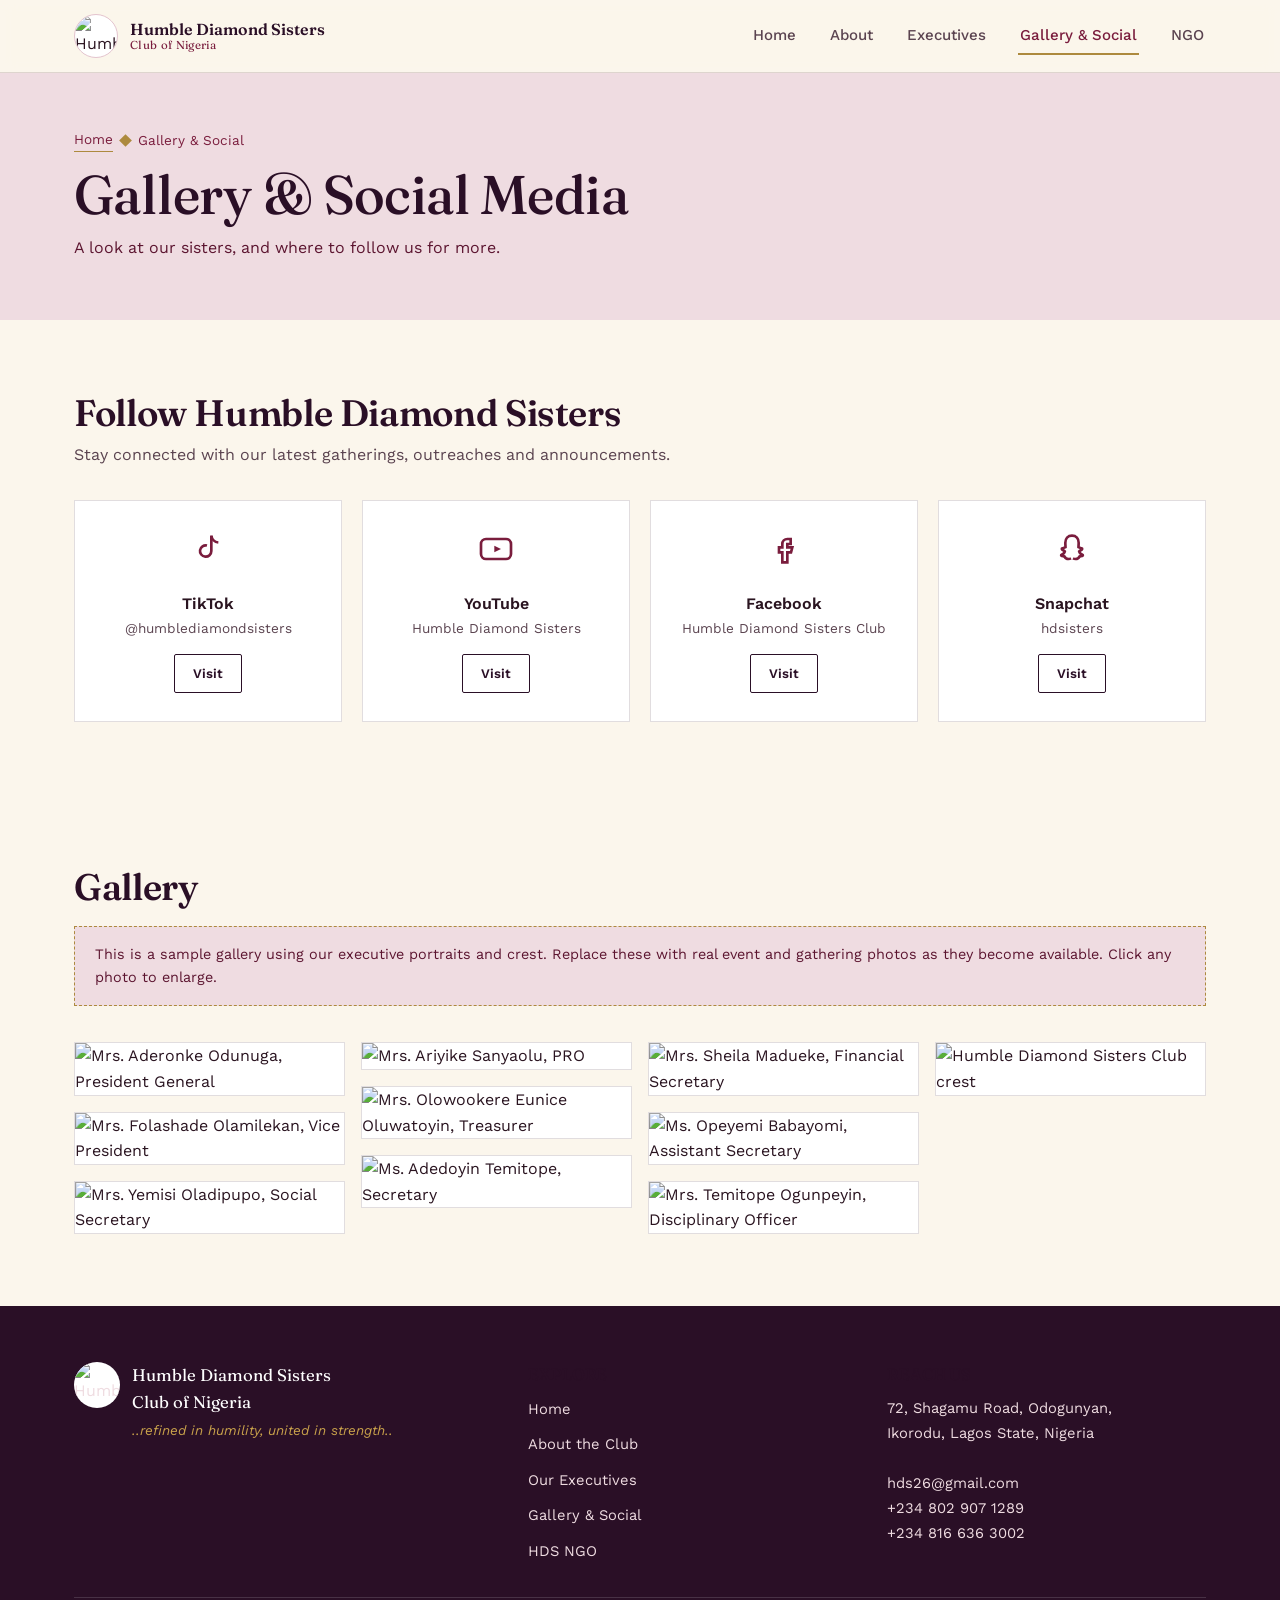
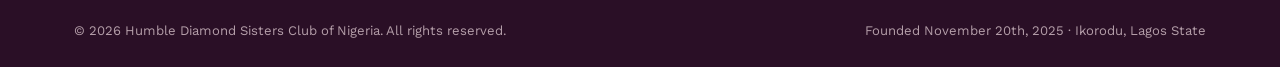
==== gallery.html @ f2b155d7 "Add files via upload" ====
<!DOCTYPE html>
<html lang="en">
<head>
<meta charset="UTF-8">
<meta name="viewport" content="width=device-width, initial-scale=1.0">
<title>Gallery &amp; Social Media — Humble Diamond Sisters Club of Nigeria</title>
<meta name="description" content="Photo gallery and social media channels for Humble Diamond Sisters Club of Nigeria.">
<link rel="icon" href="images/logo.png">
<link rel="stylesheet" href="style.css">
</head>
<body>

<header class="site-header">
  <div class="nav-row">
    <a class="brand" href="index.html">
      <img src="images/logo.png" alt="Humble Diamond Sisters Club of Nigeria logo">
      <span class="brand-text">
        <span class="line1">Humble Diamond Sisters</span>
        <span class="line2">Club of Nigeria</span>
      </span>
    </a>
    <button class="nav-toggle" aria-label="Toggle navigation" aria-expanded="false"><span></span></button>
    <nav class="nav-links">
      <a href="index.html">Home</a>
      <a href="about.html">About</a>
      <a href="executives.html">Executives</a>
      <a href="gallery.html">Gallery &amp; Social</a>
      <a href="ngo.html">NGO</a>
    </nav>
  </div>
</header>

<main>

  <section class="page-header">
    <div class="container">
      <div class="crumb"><a href="index.html">Home</a> <span class="gem"></span> Gallery &amp; Social</div>
      <h1>Gallery &amp; Social Media</h1>
      <p>A look at our sisters, and where to follow us for more.</p>
    </div>
  </section>

  <!-- ============ SOCIAL LINKS ============ -->
  <section>
    <div class="container">
      <h2 style="margin-bottom:8px;">Follow Humble Diamond Sisters</h2>
      <p class="lead-block" style="margin-bottom:32px;">Stay connected with our latest gatherings, outreaches and announcements.</p>

      <!-- EDIT: replace href values below with the club's real social media links -->
      <div class="social-grid">

        <a class="social-card" href="https://www.tiktok.com/@humblediamondsisters" target="_blank" rel="noopener">
          <svg class="icon" viewBox="0 0 24 24" fill="none" stroke="currentColor" stroke-width="1.6"><path d="M14 4v9.2a3.4 3.4 0 1 1-2.6-3.3"/><path d="M14 4c.3 2.2 2 3.9 4.2 4.1"/></svg>
          <div class="platform">TikTok</div>
          <div class="handle">@humblediamondsisters</div>
          <span class="btn btn-outline" style="padding:8px 18px; font-size:.82rem;">Visit</span>
        </a>

        <a class="social-card" href="https://www.youtube.com/@humblediamondsisters" target="_blank" rel="noopener">
          <svg class="icon" viewBox="0 0 24 24" fill="none" stroke="currentColor" stroke-width="1.6"><rect x="3" y="6" width="18" height="12" rx="3"/><path d="M11 10l4 2-4 2z" fill="currentColor" stroke="none"/></svg>
          <div class="platform">YouTube</div>
          <div class="handle">Humble Diamond Sisters</div>
          <span class="btn btn-outline" style="padding:8px 18px; font-size:.82rem;">Visit</span>
        </a>

        <a class="social-card" href="https://www.facebook.com/humblediamondsisters" target="_blank" rel="noopener">
          <svg class="icon" viewBox="0 0 24 24" fill="none" stroke="currentColor" stroke-width="1.6"><path d="M14 9h2V6h-2c-1.7 0-3 1.3-3 3v2H9v3h2v6h3v-6h2.2l.8-3H14V9z"/></svg>
          <div class="platform">Facebook</div>
          <div class="handle">Humble Diamond Sisters Club</div>
          <span class="btn btn-outline" style="padding:8px 18px; font-size:.82rem;">Visit</span>
        </a>

        <a class="social-card" href="https://www.snapchat.com/add/hdsisters" target="_blank" rel="noopener">
          <svg class="icon" viewBox="0 0 24 24" fill="none" stroke="currentColor" stroke-width="1.6"><path d="M12 4c-2.5 0-4 1.8-4 4.2 0 1.1.1 2 .1 2.7-.6.4-1.6.6-1.9.7-.4.1-.4.6-.1.8.4.3 1.2.6 1.6 1-.1.6-.7 1.7-2 2.1-.3.1-.3.5.1.6.6.2 1.3.2 1.7.4.2.5.6 1.5 2.5 1.5.6 0 1-.2 1.4-.4"/><path d="M12 4c2.5 0 4 1.8 4 4.2 0 1.1-.1 2-.1 2.7.6.4 1.6.6 1.9.7.4.1.4.6.1.8-.4.3-1.2.6-1.6 1 .1.6.7 1.7 2 2.1.3.1.3.5-.1.6-.6.2-1.3.2-1.7.4-.2.5-.6 1.5-2.5 1.5-.6 0-1-.2-1.4-.4"/></svg>
          <div class="platform">Snapchat</div>
          <div class="handle">hdsisters</div>
          <span class="btn btn-outline" style="padding:8px 18px; font-size:.82rem;">Visit</span>
        </a>

      </div>
    </div>
  </section>

  <!-- ============ GALLERY ============ -->
  <section>
    <div class="container">
      <h2 style="margin-bottom:18px;">Gallery</h2>
      <div class="gallery-note">This is a sample gallery using our executive portraits and crest. Replace these with real event and gathering photos as they become available. Click any photo to enlarge.</div>

      <div class="gallery-grid">
        <div class="gallery-item"><img src="images/president.jpg" alt="Mrs. Aderonke Odunuga, President General"></div>
        <div class="gallery-item"><img src="images/vice-president.jpg" alt="Mrs. Folashade Olamilekan, Vice President"></div>
        <div class="gallery-item"><img src="images/social-secretary.jpg" alt="Mrs. Yemisi Oladipupo, Social Secretary"></div>
        <div class="gallery-item"><img src="images/pro.jpg" alt="Mrs. Ariyike Sanyaolu, PRO"></div>
        <div class="gallery-item"><img src="images/treasurer.jpg" alt="Mrs. Olowookere Eunice Oluwatoyin, Treasurer"></div>
        <div class="gallery-item"><img src="images/secretary.jpg" alt="Ms. Adedoyin Temitope, Secretary"></div>
        <div class="gallery-item"><img src="images/financial-secretary.jpg" alt="Mrs. Sheila Madueke, Financial Secretary"></div>
        <div class="gallery-item"><img src="images/assistant-secretary.jpg" alt="Ms. Opeyemi Babayomi, Assistant Secretary"></div>
        <div class="gallery-item"><img src="images/disciplinary-officer.jpg" alt="Mrs. Temitope Ogunpeyin, Disciplinary Officer"></div>
        <div class="gallery-item"><img src="images/logo.png" alt="Humble Diamond Sisters Club crest"></div>
      </div>
    </div>
  </section>

</main>

<div class="lightbox">
  <button class="close" aria-label="Close">&times;</button>
  <img src="" alt="">
</div>

<footer class="site-footer">
  <div class="container">
    <div class="footer-grid">
      <div class="footer-brand">
        <img src="images/logo.png" alt="Humble Diamond Sisters Club of Nigeria logo">
        <div>
          <div class="name">Humble Diamond Sisters<br>Club of Nigeria</div>
          <div class="tag">..refined in humility, united in strength..</div>
        </div>
      </div>
      <div class="footer-col">
        <h4>EXPLORE</h4>
        <ul>
          <li><a href="index.html">Home</a></li>
          <li><a href="about.html">About the Club</a></li>
          <li><a href="executives.html">Our Executives</a></li>
          <li><a href="gallery.html">Gallery &amp; Social</a></li>
          <li><a href="ngo.html">HDS NGO</a></li>
        </ul>
      </div>
      <div class="footer-col">
        <h4>REACH US</h4>
        <address>
          72, Shagamu Road, Odogunyan,<br>Ikorodu, Lagos State, Nigeria<br><br>
          <a href="mailto:hds26@gmail.com">hds26@gmail.com</a><br>
          <a href="tel:+2348029071289">+234 802 907 1289</a><br>
          <a href="tel:+2348166363002">+234 816 636 3002</a>
        </address>
      </div>
    </div>
    <div class="footer-bottom">
      <span>&copy; <span class="js-year">2026</span> Humble Diamond Sisters Club of Nigeria. All rights reserved.</span>
      <span>Founded November 20th, 2025 &middot; Ikorodu, Lagos State</span>
    </div>
  </div>
</footer>

<script src="script.js"></script>
</body>
</html>
---- style.css ----
/* =========================================================
   Humble Diamond Sisters Club of Nigeria — shared stylesheet
   ========================================================= */

@import url('https://fonts.googleapis.com/css2?family=Fraunces:ital,opsz,wght@0,9..144,300;0,9..144,400;0,9..144,500;0,9..144,600;0,9..144,700;1,9..144,400;1,9..144,500&family=Work+Sans:wght@400;500;600;700&display=swap');

:root{
  /* ---- color tokens ---- */
  --ivory:#FBF6EC;
  --paper:#FFFFFF;
  --ink:#2A1420;
  --ink-soft:#5B4450;
  --wine:#7A1D3D;
  --wine-deep:#5C1530;
  --plum:#3E1638;
  --plum-deep:#2A0F26;
  --gold:#AD8A3E;
  --gold-bright:#C9A24B;
  --rose:#EFDCE1;
  --rose-line:#E3C3CD;
  --hairline: rgba(42,20,32,0.14);

  --serif: 'Fraunces', 'Iowan Old Style', Georgia, serif;
  --sans: 'Work Sans', -apple-system, BlinkMacSystemFont, 'Segoe UI', sans-serif;

  --maxw: 1180px;
  --radius-s: 4px;
  --radius-m: 10px;
}

*,*::before,*::after{ box-sizing:border-box; }
html{ scroll-behavior:smooth; }
@media (prefers-reduced-motion: reduce){
  html{ scroll-behavior:auto; }
  *,*::before,*::after{ animation-duration:0.001ms !important; animation-iteration-count:1 !important; transition-duration:0.001ms !important; scroll-behavior:auto !important; }
}

body{
  margin:0;
  background:var(--ivory);
  color:var(--ink);
  font-family:var(--sans);
  font-size:16px;
  line-height:1.6;
  -webkit-font-smoothing:antialiased;
}

img{ max-width:100%; display:block; }

a{ color:inherit; text-decoration:none; }

h1,h2,h3,h4{
  font-family:var(--serif);
  font-weight:600;
  color:var(--plum-deep);
  margin:0 0 0.5em;
  letter-spacing:-0.01em;
}
h1{ font-size:clamp(2.1rem, 4.4vw, 3.4rem); line-height:1.08; font-weight:500; }
h2{ font-size:clamp(1.6rem, 3vw, 2.3rem); line-height:1.15; }
h3{ font-size:1.25rem; line-height:1.3; }

p{ margin:0 0 1em; max-width:66ch; }
.container p{ color:var(--ink-soft); }

.container{ max-width:var(--maxw); margin:0 auto; padding:0 24px; }
section{ padding:72px 0; }
@media (max-width:640px){ section{ padding:48px 0; } }

.eyebrow-free{ /* placeholder marker: intentionally no all-caps eyebrow labels used */ }

/* ---------- buttons ---------- */
.btn{
  display:inline-flex; align-items:center; gap:.5em;
  font-family:var(--sans); font-weight:600; font-size:0.95rem;
  padding:13px 26px;
  border-radius:2px;
  border:1.5px solid transparent;
  cursor:pointer;
  transition:background .2s ease, color .2s ease, border-color .2s ease, transform .15s ease;
  white-space:nowrap;
}
.btn-primary{ background:var(--wine); color:var(--ivory); }
.btn-primary:hover{ background:var(--wine-deep); transform:translateY(-1px); }
.btn-outline{ background:transparent; color:var(--plum-deep); border-color:var(--plum-deep); }
.btn-outline:hover{ background:var(--plum-deep); color:var(--ivory); }
.btn-gold{ background:var(--gold); color:var(--plum-deep); }
.btn-gold:hover{ background:var(--gold-bright); }

/* ---------- diamond glyph (used as a bullet / divider mark, not decoration-only) ---------- */
.gem{
  display:inline-block; width:9px; height:9px;
  background:var(--gold);
  transform:rotate(45deg);
  flex:none;
}
.gem-outline{
  display:inline-block; width:10px; height:10px;
  border:1.5px solid var(--gold);
  transform:rotate(45deg);
  flex:none;
  background:transparent;
}

.facet-divider{
  display:flex; align-items:center; gap:14px;
  margin:0 auto; max-width:var(--maxw); padding:0 24px;
}
.facet-divider::before,
.facet-divider::after{
  content:""; flex:1; height:1px; background:var(--hairline);
}

/* ---------- site header / nav ---------- */
.site-header{
  position:sticky; top:0; z-index:50;
  background:rgba(251,246,236,0.92);
  backdrop-filter:saturate(160%) blur(8px);
  border-bottom:1px solid var(--hairline);
}
.nav-row{
  max-width:var(--maxw); margin:0 auto; padding:14px 24px;
  display:flex; align-items:center; justify-content:space-between; gap:20px;
}
.brand{ display:flex; align-items:center; gap:12px; }
.brand img{ width:44px; height:44px; border-radius:50%; object-fit:cover; background:#fff; border:1px solid var(--rose-line); }
.brand-text{ font-family:var(--serif); line-height:1.15; }
.brand-text .line1{ font-size:1rem; font-weight:600; color:var(--plum-deep); display:block; }
.brand-text .line2{ font-size:0.72rem; font-weight:400; color:var(--wine); letter-spacing:.03em; display:block; }

.nav-links{ display:flex; align-items:center; gap:30px; }
.nav-links a{
  font-size:0.94rem; font-weight:500; color:var(--ink-soft);
  padding:6px 2px; border-bottom:2px solid transparent;
  transition:color .2s ease, border-color .2s ease;
}
.nav-links a:hover, .nav-links a.active{ color:var(--wine); border-color:var(--gold); }

.nav-toggle{
  display:none; background:none; border:none; cursor:pointer;
  width:38px; height:38px; padding:0; position:relative;
}
.nav-toggle span, .nav-toggle span::before, .nav-toggle span::after{
  content:""; position:absolute; left:8px; right:8px; height:2px; background:var(--plum-deep);
  transition:transform .25s ease, opacity .2s ease;
}
.nav-toggle span{ top:18px; }
.nav-toggle span::before{ top:-8px; }
.nav-toggle span::after{ top:8px; }
.nav-toggle.open span{ background:transparent; }
.nav-toggle.open span::before{ transform:translateY(8px) rotate(45deg); }
.nav-toggle.open span::after{ transform:translateY(-8px) rotate(-45deg); }

@media (max-width: 860px){
  .nav-toggle{ display:block; }
  .nav-links{
    position:fixed; inset:64px 0 auto 0; margin:0; padding:18px 24px 26px;
    background:var(--ivory); border-bottom:1px solid var(--hairline);
    flex-direction:column; align-items:flex-start; gap:4px;
    transform:translateY(-12px); opacity:0; pointer-events:none;
    transition:transform .22s ease, opacity .22s ease;
  }
  .nav-links.open{ transform:translateY(0); opacity:1; pointer-events:auto; }
  .nav-links a{ width:100%; padding:12px 4px; border-bottom:1px solid var(--hairline); }
}

/* ---------- hero ---------- */
.hero{
  padding:64px 0 40px;
  position:relative;
  overflow:hidden;
}
.hero .container{
  display:grid; grid-template-columns:1.15fr 0.85fr; gap:56px; align-items:center;
}
@media (max-width:900px){
  .hero .container{ grid-template-columns:1fr; }
  .hero-visual{ order:-1; margin-bottom:8px; }
}
.hero-eyebrow-line{
  display:flex; align-items:center; gap:10px;
  color:var(--wine); font-family:var(--serif); font-style:italic; font-weight:500;
  font-size:1.05rem; margin-bottom:14px;
}
.hero h1{ margin-bottom:20px; }
.hero .lede{ font-size:1.1rem; max-width:52ch; color:var(--ink-soft); }
.hero-ctas{ display:flex; gap:14px; flex-wrap:wrap; margin-top:28px; }

.hero-visual{ position:relative; display:flex; align-items:center; justify-content:center; }
.hero-visual .glow{
  position:absolute; width:340px; height:340px; border-radius:50%;
  background:radial-gradient(circle, var(--rose) 0%, transparent 70%);
  z-index:0;
}
.hero-visual .plate{
  position:relative; z-index:1;
  width:min(300px, 62vw); height:min(300px, 62vw);
  border-radius:50%; background:#fff;
  border:1px solid var(--rose-line);
  box-shadow:0 1px 0 var(--gold) inset;
  display:flex; align-items:center; justify-content:center;
  padding:20px;
}
.hero-visual .plate img{ width:100%; border-radius:50%; }
.hero-visual .ring{
  position:absolute; z-index:1; inset:-14px;
  border:1.5px solid var(--gold); border-radius:50%;
  opacity:.55;
}
.hero-visual .caption{
  position:relative; z-index:1; text-align:center; margin-top:18px;
  font-family:var(--serif); font-style:italic; color:var(--wine); font-size:.95rem;
}
.hero-visual-wrap{ display:flex; flex-direction:column; align-items:center; }

/* ---------- facts strip ---------- */
.facts-strip{
  background:var(--plum-deep); color:var(--ivory);
  padding:0;
}
.facts-grid{
  max-width:var(--maxw); margin:0 auto; padding:0 24px;
  display:grid; grid-template-columns:repeat(4,1fr);
}
.facts-grid .fact{
  padding:34px 22px; border-left:1px solid rgba(255,255,255,0.14);
  text-align:center;
}
.facts-grid .fact:first-child{ border-left:none; }
.fact .value{ font-family:var(--serif); font-size:1.7rem; color:#fff; margin-bottom:4px; }
.fact .label{ font-size:.82rem; color:var(--rose); letter-spacing:.02em; }
@media (max-width:760px){
  .facts-grid{ grid-template-columns:repeat(2,1fr); }
  .facts-grid .fact:nth-child(3){ border-left:none; }
  .facts-grid .fact{ border-top:1px solid rgba(255,255,255,0.14); }
  .facts-grid .fact:nth-child(1),.facts-grid .fact:nth-child(2){ border-top:none; }
}

/* ---------- president letter ---------- */
.letter{
  display:grid; grid-template-columns:0.62fr 1.38fr; gap:52px; align-items:start;
}
@media (max-width:820px){ .letter{ grid-template-columns:1fr; } }
.letter-photo{
  border:1px solid var(--hairline); background:var(--paper);
  padding:14px;
}
.letter-photo img{ width:100%; height:420px; object-fit:cover; object-position:top center; }
.letter-photo .who{ padding-top:14px; text-align:center; }
.letter-photo .who .name{ font-family:var(--serif); font-size:1.05rem; color:var(--plum-deep); }
.letter-photo .who .role{ font-size:.85rem; color:var(--wine); }

.letter-body{
  background:var(--paper); border:1px solid var(--hairline); padding:40px 44px;
  position:relative;
}
@media (max-width:640px){ .letter-body{ padding:28px 22px; } }
.letter-body .mark{ font-family:var(--serif); font-size:3rem; color:var(--gold); line-height:1; margin-bottom:6px; }
.letter-body p{ max-width:none; color:var(--ink-soft); }
.letter-sign{ margin-top:22px; font-family:var(--serif); font-style:italic; font-size:1.15rem; color:var(--wine-deep); }
.letter-sign small{ display:block; font-family:var(--sans); font-style:normal; font-size:.82rem; color:var(--ink-soft); margin-top:2px; }

/* ---------- pillars ---------- */
.pillars-grid{
  display:grid; grid-template-columns:repeat(4,1fr); gap:1px;
  background:var(--hairline); border:1px solid var(--hairline);
}
@media (max-width:900px){ .pillars-grid{ grid-template-columns:repeat(2,1fr); } }
@media (max-width:520px){ .pillars-grid{ grid-template-columns:1fr; } }
.pillar{
  background:var(--paper); padding:34px 28px;
}
.pillar .gem-outline{ margin-bottom:16px; }
.pillar h3{ margin-bottom:8px; }
.pillar p{ font-size:.94rem; margin-bottom:0; }

/* ---------- CTA band ---------- */
.cta-band{
  background:linear-gradient(120deg, var(--wine-deep), var(--plum));
  color:var(--ivory);
}
.cta-band .container{ display:flex; align-items:center; justify-content:space-between; gap:30px; flex-wrap:wrap; }
.cta-band h2{ color:#fff; margin-bottom:8px; }
.cta-band p{ color:var(--rose); margin-bottom:0; }
.cta-band .btn-gold{ flex:none; }

/* ---------- footer ---------- */
.site-footer{
  background:var(--plum-deep); color:var(--rose);
  padding:56px 0 26px;
}
.footer-grid{
  display:grid; grid-template-columns:1.3fr 1fr 1fr; gap:40px;
  padding-bottom:34px; border-bottom:1px solid rgba(255,255,255,0.14);
}
@media (max-width:760px){ .footer-grid{ grid-template-columns:1fr; gap:30px; } }
.footer-brand{ display:flex; gap:12px; align-items:flex-start; }
.footer-brand img{ width:46px; height:46px; border-radius:50%; background:#fff; }
.footer-brand .name{ font-family:var(--serif); color:#fff; font-size:1.05rem; }
.footer-brand .tag{ font-size:.85rem; font-style:italic; color:var(--gold-bright); margin-top:4px; }
.footer h4{ color:#fff; font-family:var(--sans); font-weight:600; font-size:.85rem; letter-spacing:.03em; margin-bottom:14px; }
.footer-col ul{ list-style:none; margin:0; padding:0; display:flex; flex-direction:column; gap:10px; }
.footer-col a{ font-size:.92rem; color:var(--rose); transition:color .2s ease; }
.footer-col a:hover{ color:#fff; }
.footer-col address{ font-style:normal; font-size:.92rem; line-height:1.7; }
.footer-bottom{
  padding-top:22px; display:flex; justify-content:space-between; gap:12px; flex-wrap:wrap;
  font-size:.82rem; color:rgba(239,220,225,0.7);
}

/* ---------- page header (non-home pages) ---------- */
.page-header{
  padding:56px 0 44px;
  background:var(--rose);
  position:relative;
}
.page-header .container{ position:relative; }
.page-header h1{ margin-bottom:10px; }
.page-header p{ color:var(--wine-deep); max-width:58ch; }
.crumb{ font-size:.85rem; color:var(--wine); margin-bottom:14px; display:flex; align-items:center; gap:8px; }
.crumb a{ color:var(--wine); border-bottom:1px solid var(--gold); }

/* ---------- generic content blocks ---------- */
.lead-block{ max-width:760px; }
.lead-block p{ font-size:1.06rem; }

.two-col{ display:grid; grid-template-columns:1fr 1fr; gap:48px; align-items:start; }
@media (max-width:820px){ .two-col{ grid-template-columns:1fr; } }

.values-list{ list-style:none; margin:0; padding:0; display:flex; flex-direction:column; gap:16px; }
.values-list li{ display:flex; gap:14px; align-items:flex-start; }
.values-list .gem{ margin-top:7px; margin-right:14px; }
.values-list h4{ font-family:var(--sans); font-weight:600; font-size:1rem; margin:0 0 2px; color:var(--plum-deep); }
.values-list p{ margin:0; font-size:.92rem; }

.info-card{
  background:var(--paper); border:1px solid var(--hairline); padding:30px 32px;
}
.info-card h3{ margin-bottom:14px; }
.info-card dl{ margin:0; display:grid; grid-template-columns:auto 1fr; gap:10px 18px; font-size:.94rem; }
.info-card dt{ color:var(--wine); font-weight:600; }
.info-card dd{ margin:0; color:var(--ink-soft); }

.quote-panel{
  background:var(--plum-deep); color:var(--ivory); padding:40px 44px;
  position:relative; border-left:4px solid var(--gold);
}
.quote-panel p{ font-family:var(--serif); font-style:italic; font-size:1.3rem; color:#fff; max-width:none; margin:0; }
@media (max-width:640px){ .quote-panel{ padding:28px 24px; } .quote-panel p{ font-size:1.1rem; } }

/* ---------- executives ---------- */
.exec-feature{
  display:grid; grid-template-columns:0.5fr 1fr; gap:48px; align-items:center;
  background:var(--paper); border:1px solid var(--hairline); padding:34px; margin-bottom:56px;
}
@media (max-width:760px){ .exec-feature{ grid-template-columns:1fr; } }
.gem-frame{
  clip-path: polygon(14% 0%, 86% 0%, 100% 12%, 100% 88%, 86% 100%, 14% 100%, 0% 88%, 0% 12%);
  overflow:hidden; background:var(--rose);
}
.exec-feature .gem-frame{ height:340px; }
.exec-feature .gem-frame img{ width:100%; height:100%; object-fit:cover; object-position:top center; }
.exec-feature .role{ color:var(--wine); font-weight:600; font-size:.95rem; margin-bottom:4px; }
.exec-feature .nickname{ font-family:var(--serif); font-style:italic; color:var(--gold); margin-top:10px; display:inline-block; }

.exec-grid{
  display:grid; grid-template-columns:repeat(4,1fr); gap:28px;
}
@media (max-width:960px){ .exec-grid{ grid-template-columns:repeat(2,1fr); } }
@media (max-width:520px){ .exec-grid{ grid-template-columns:1fr; } }
.exec-card{ text-align:center; }
.exec-card .gem-frame{ height:250px; margin-bottom:16px; }
.exec-card .gem-frame img{ width:100%; height:100%; object-fit:cover; object-position:top center; }
.exec-card .name{ font-family:var(--serif); font-size:1.08rem; color:var(--plum-deep); margin-bottom:2px; }
.exec-card .role{ font-size:.86rem; color:var(--wine); font-weight:600; }
.exec-card .nickname{ display:block; font-family:var(--serif); font-style:italic; color:var(--gold); font-size:.85rem; margin-top:6px; }

/* ---------- gallery ---------- */
.gallery-note{
  background:var(--rose); border:1px dashed var(--gold); padding:16px 20px;
  font-size:.9rem; color:var(--wine-deep); margin-bottom:36px;
}
.gallery-grid{
  columns:4 220px; column-gap:16px;
}
@media (max-width:640px){ .gallery-grid{ columns:2 160px; } }
.gallery-item{
  break-inside:avoid; margin-bottom:16px; border:1px solid var(--hairline);
  cursor:pointer; position:relative; overflow:hidden; background:var(--paper);
}
.gallery-item img{ width:100%; display:block; transition:transform .35s ease; }
.gallery-item:hover img{ transform:scale(1.04); }
.gallery-item .cap{
  position:absolute; left:0; right:0; bottom:0; padding:10px 12px;
  background:linear-gradient(0deg, rgba(42,15,38,0.82), transparent);
  color:#fff; font-size:.78rem;
}

.social-grid{
  display:grid; grid-template-columns:repeat(4,1fr); gap:20px;
}
@media (max-width:760px){ .social-grid{ grid-template-columns:repeat(2,1fr); } }
.social-card{
  background:var(--paper); border:1px solid var(--hairline); padding:28px 20px; text-align:center;
  transition:border-color .2s ease, transform .2s ease;
}
.social-card:hover{ border-color:var(--gold); transform:translateY(-3px); }
.social-card .icon{ width:40px; height:40px; margin:0 auto 14px; color:var(--wine); }
.social-card .platform{ font-weight:600; margin-bottom:2px; }
.social-card .handle{ font-size:.85rem; color:var(--ink-soft); margin-bottom:14px; }

/* lightbox */
.lightbox{
  position:fixed; inset:0; background:rgba(20,8,16,0.92); z-index:200;
  display:none; align-items:center; justify-content:center; padding:30px;
}
.lightbox.open{ display:flex; }
.lightbox img{ max-width:min(900px,92vw); max-height:86vh; object-fit:contain; border:2px solid var(--gold); }
.lightbox .close{
  position:absolute; top:22px; right:26px; color:#fff; font-size:2rem; line-height:1;
  background:none; border:none; cursor:pointer;
}

/* ---------- NGO page ---------- */
.ngo-hero{
  background:linear-gradient(120deg, var(--plum-deep), var(--wine-deep));
  color:var(--ivory); padding:76px 0 64px;
}
.ngo-hero .badge{
  display:inline-flex; align-items:center; gap:10px;
  border:1px solid var(--gold); color:var(--gold-bright);
  padding:6px 14px; font-size:.82rem; font-weight:600; margin-bottom:20px;
}
.ngo-hero h1{ color:#fff; }
.ngo-hero p{ color:var(--rose); font-size:1.08rem; }

.impact-grid{ display:grid; grid-template-columns:repeat(3,1fr); gap:1px; background:var(--hairline); border:1px solid var(--hairline); }
@media (max-width:700px){ .impact-grid{ grid-template-columns:1fr; } }
.impact-grid .fact{ background:var(--paper); padding:32px 26px; text-align:center; }
.impact-grid .value{ font-family:var(--serif); font-size:2rem; color:var(--wine); }
.impact-grid .label{ font-size:.85rem; color:var(--ink-soft); margin-top:4px; }

.programs-grid{ display:grid; grid-template-columns:repeat(2,1fr); gap:2px; background:var(--hairline); border:1px solid var(--hairline); }
@media (max-width:700px){ .programs-grid{ grid-template-columns:1fr; } }
.program{ background:var(--paper); padding:30px 30px; }
.program h3{ margin-bottom:8px; }
.program p{ font-size:.94rem; margin-bottom:0; }

.help-panel{
  background:var(--rose); border:1px solid var(--rose-line); padding:36px 40px;
  display:flex; justify-content:space-between; align-items:center; gap:24px; flex-wrap:wrap;
}
@media (max-width:640px){ .help-panel{ padding:26px 22px; } }

/* ---------- reveal-on-load (single orchestrated hero moment, pure CSS so it never depends on JS timing) ---------- */
@keyframes revealIn{
  from{ opacity:0; transform:translateY(14px); }
  to{ opacity:1; transform:translateY(0); }
}
.reveal{
  animation: revealIn .7s ease both;
}
.reveal:nth-of-type(2){ animation-delay:.12s; }

/* focus visibility */
a:focus-visible, button:focus-visible{
  outline:2px solid var(--wine); outline-offset:2px;
}
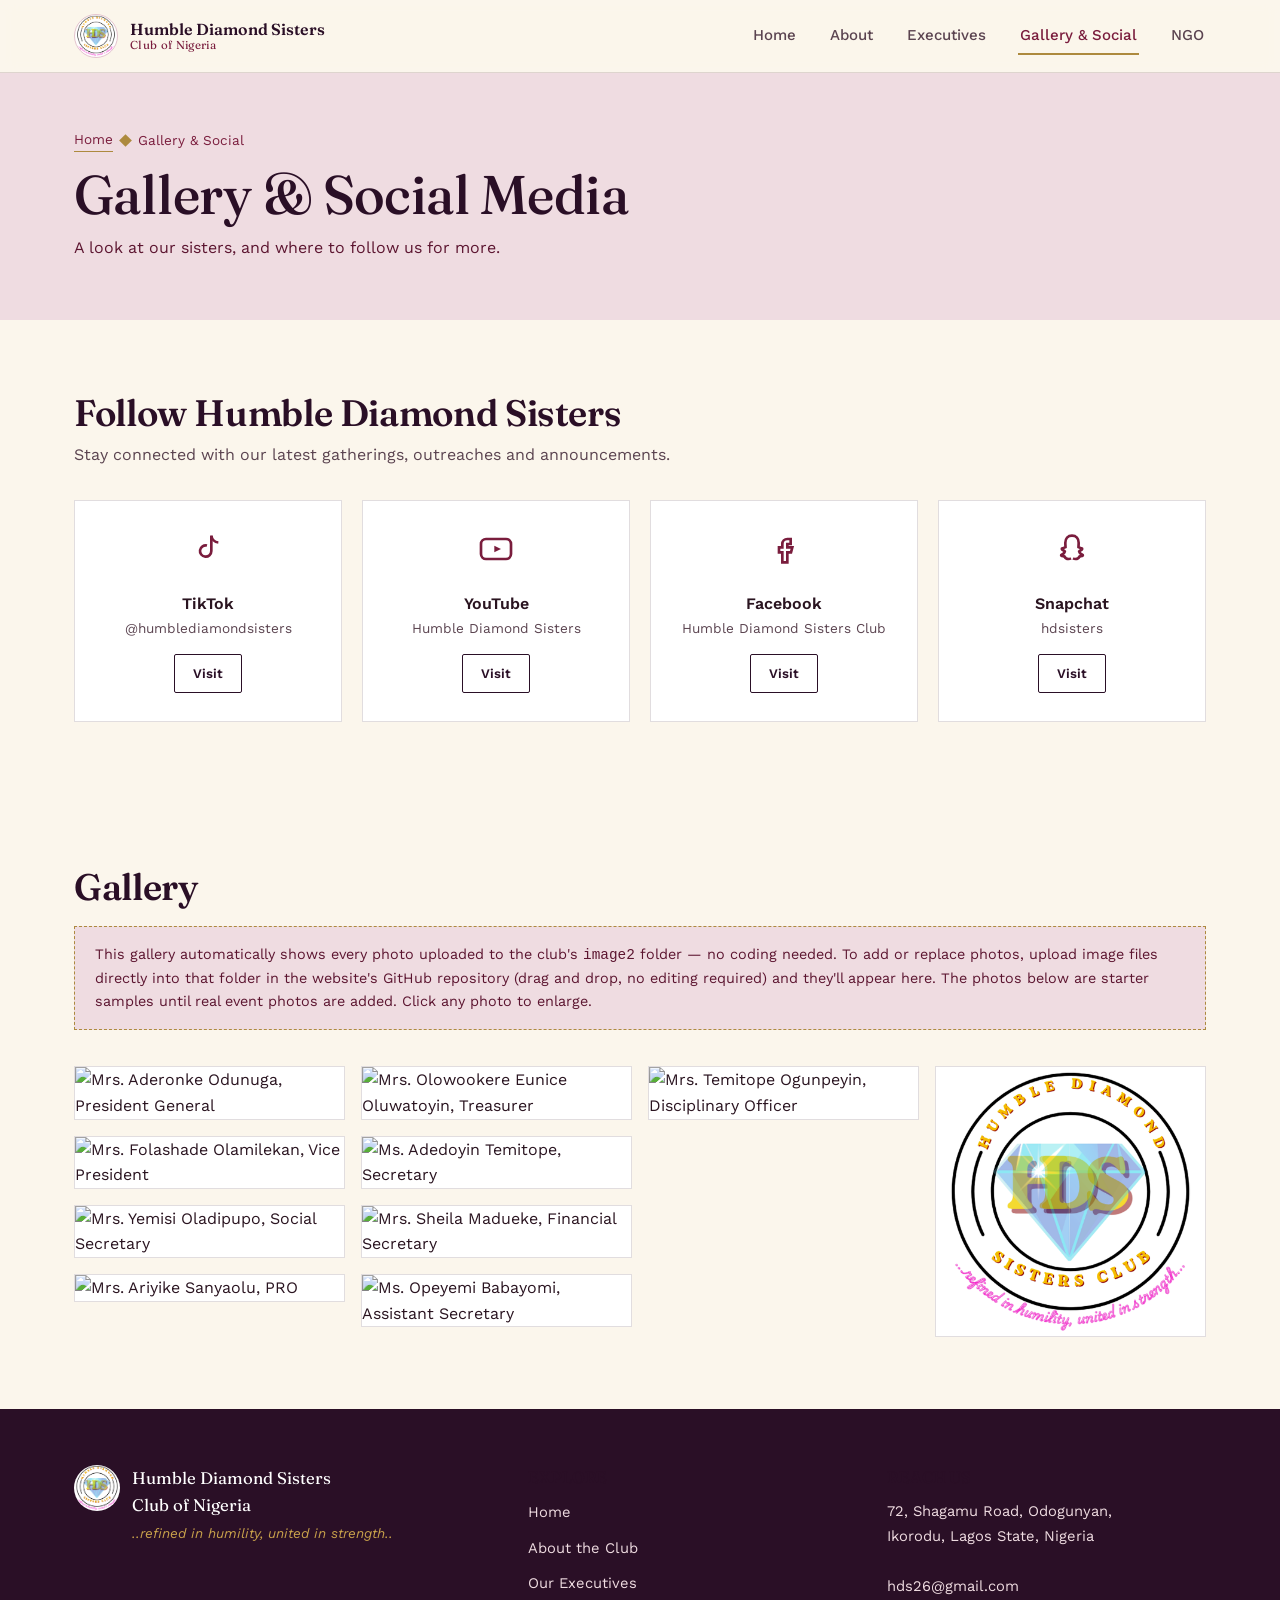
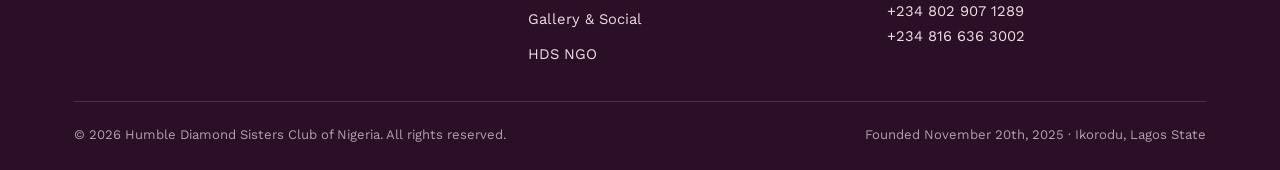
==== commit 9d7b14d0: "Add files via upload" ====
--- a/gallery.html
+++ b/gallery.html
@@ -85,18 +85,18 @@
   <section>
     <div class="container">
       <h2 style="margin-bottom:18px;">Gallery</h2>
-      <div class="gallery-note">This is a sample gallery using our executive portraits and crest. Replace these with real event and gathering photos as they become available. Click any photo to enlarge.</div>
+      <div class="gallery-note">This gallery automatically shows every photo uploaded to the club's <code>image2</code> folder — no coding needed. To add or replace photos, upload image files directly into that folder in the website's GitHub repository (drag and drop, no editing required) and they'll appear here. The photos below are starter samples until real event photos are added. Click any photo to enlarge.</div>
 
       <div class="gallery-grid">
-        <div class="gallery-item"><img src="images/president.jpg" alt="Mrs. Aderonke Odunuga, President General"></div>
-        <div class="gallery-item"><img src="images/vice-president.jpg" alt="Mrs. Folashade Olamilekan, Vice President"></div>
-        <div class="gallery-item"><img src="images/social-secretary.jpg" alt="Mrs. Yemisi Oladipupo, Social Secretary"></div>
-        <div class="gallery-item"><img src="images/pro.jpg" alt="Mrs. Ariyike Sanyaolu, PRO"></div>
-        <div class="gallery-item"><img src="images/treasurer.jpg" alt="Mrs. Olowookere Eunice Oluwatoyin, Treasurer"></div>
-        <div class="gallery-item"><img src="images/secretary.jpg" alt="Ms. Adedoyin Temitope, Secretary"></div>
-        <div class="gallery-item"><img src="images/financial-secretary.jpg" alt="Mrs. Sheila Madueke, Financial Secretary"></div>
-        <div class="gallery-item"><img src="images/assistant-secretary.jpg" alt="Ms. Opeyemi Babayomi, Assistant Secretary"></div>
-        <div class="gallery-item"><img src="images/disciplinary-officer.jpg" alt="Mrs. Temitope Ogunpeyin, Disciplinary Officer"></div>
+        <div class="gallery-item"><img src="image2/president.jpg" alt="Mrs. Aderonke Odunuga, President General"></div>
+        <div class="gallery-item"><img src="image2/vice-president.jpg" alt="Mrs. Folashade Olamilekan, Vice President"></div>
+        <div class="gallery-item"><img src="image2/social-secretary.jpg" alt="Mrs. Yemisi Oladipupo, Social Secretary"></div>
+        <div class="gallery-item"><img src="image2/pro.jpg" alt="Mrs. Ariyike Sanyaolu, PRO"></div>
+        <div class="gallery-item"><img src="image2/treasurer.jpg" alt="Mrs. Olowookere Eunice Oluwatoyin, Treasurer"></div>
+        <div class="gallery-item"><img src="image2/secretary.jpg" alt="Ms. Adedoyin Temitope, Secretary"></div>
+        <div class="gallery-item"><img src="image2/financial-secretary.jpg" alt="Mrs. Sheila Madueke, Financial Secretary"></div>
+        <div class="gallery-item"><img src="image2/assistant-secretary.jpg" alt="Ms. Opeyemi Babayomi, Assistant Secretary"></div>
+        <div class="gallery-item"><img src="image2/disciplinary-officer.jpg" alt="Mrs. Temitope Ogunpeyin, Disciplinary Officer"></div>
         <div class="gallery-item"><img src="images/logo.png" alt="Humble Diamond Sisters Club crest"></div>
       </div>
     </div>
--- a/style.css
+++ b/style.css
@@ -187,25 +187,25 @@
 .hero-ctas{ display:flex; gap:14px; flex-wrap:wrap; margin-top:28px; }
 
 .hero-visual{ position:relative; display:flex; align-items:center; justify-content:center; }
+.hero-visual .plate-shell{ position:relative; display:flex; align-items:center; justify-content:center; }
 .hero-visual .glow{
-  position:absolute; width:340px; height:340px; border-radius:50%;
+  position:absolute; z-index:0; width:340px; height:340px; border-radius:50%;
   background:radial-gradient(circle, var(--rose) 0%, transparent 70%);
-  z-index:0;
 }
 .hero-visual .plate{
   position:relative; z-index:1;
-  width:min(300px, 62vw); height:min(300px, 62vw);
+  width:min(320px, 64vw); height:min(320px, 64vw);
   border-radius:50%; background:#fff;
   border:1px solid var(--rose-line);
-  box-shadow:0 1px 0 var(--gold) inset;
+  box-shadow:0 1px 0 var(--gold) inset, 0 0 0 10px rgba(255,255,255,0.6);
   display:flex; align-items:center; justify-content:center;
-  padding:20px;
-}
-.hero-visual .plate img{ width:100%; border-radius:50%; }
+  padding:8px;
+}
+.hero-visual .plate img{ width:100%; border-radius:50%; position:relative; z-index:2; }
 .hero-visual .ring{
-  position:absolute; z-index:1; inset:-14px;
+  position:absolute; z-index:3; inset:-14px;
   border:1.5px solid var(--gold); border-radius:50%;
-  opacity:.55;
+  opacity:.55; pointer-events:none;
 }
 .hero-visual .caption{
   position:relative; z-index:1; text-align:center; margin-top:18px;
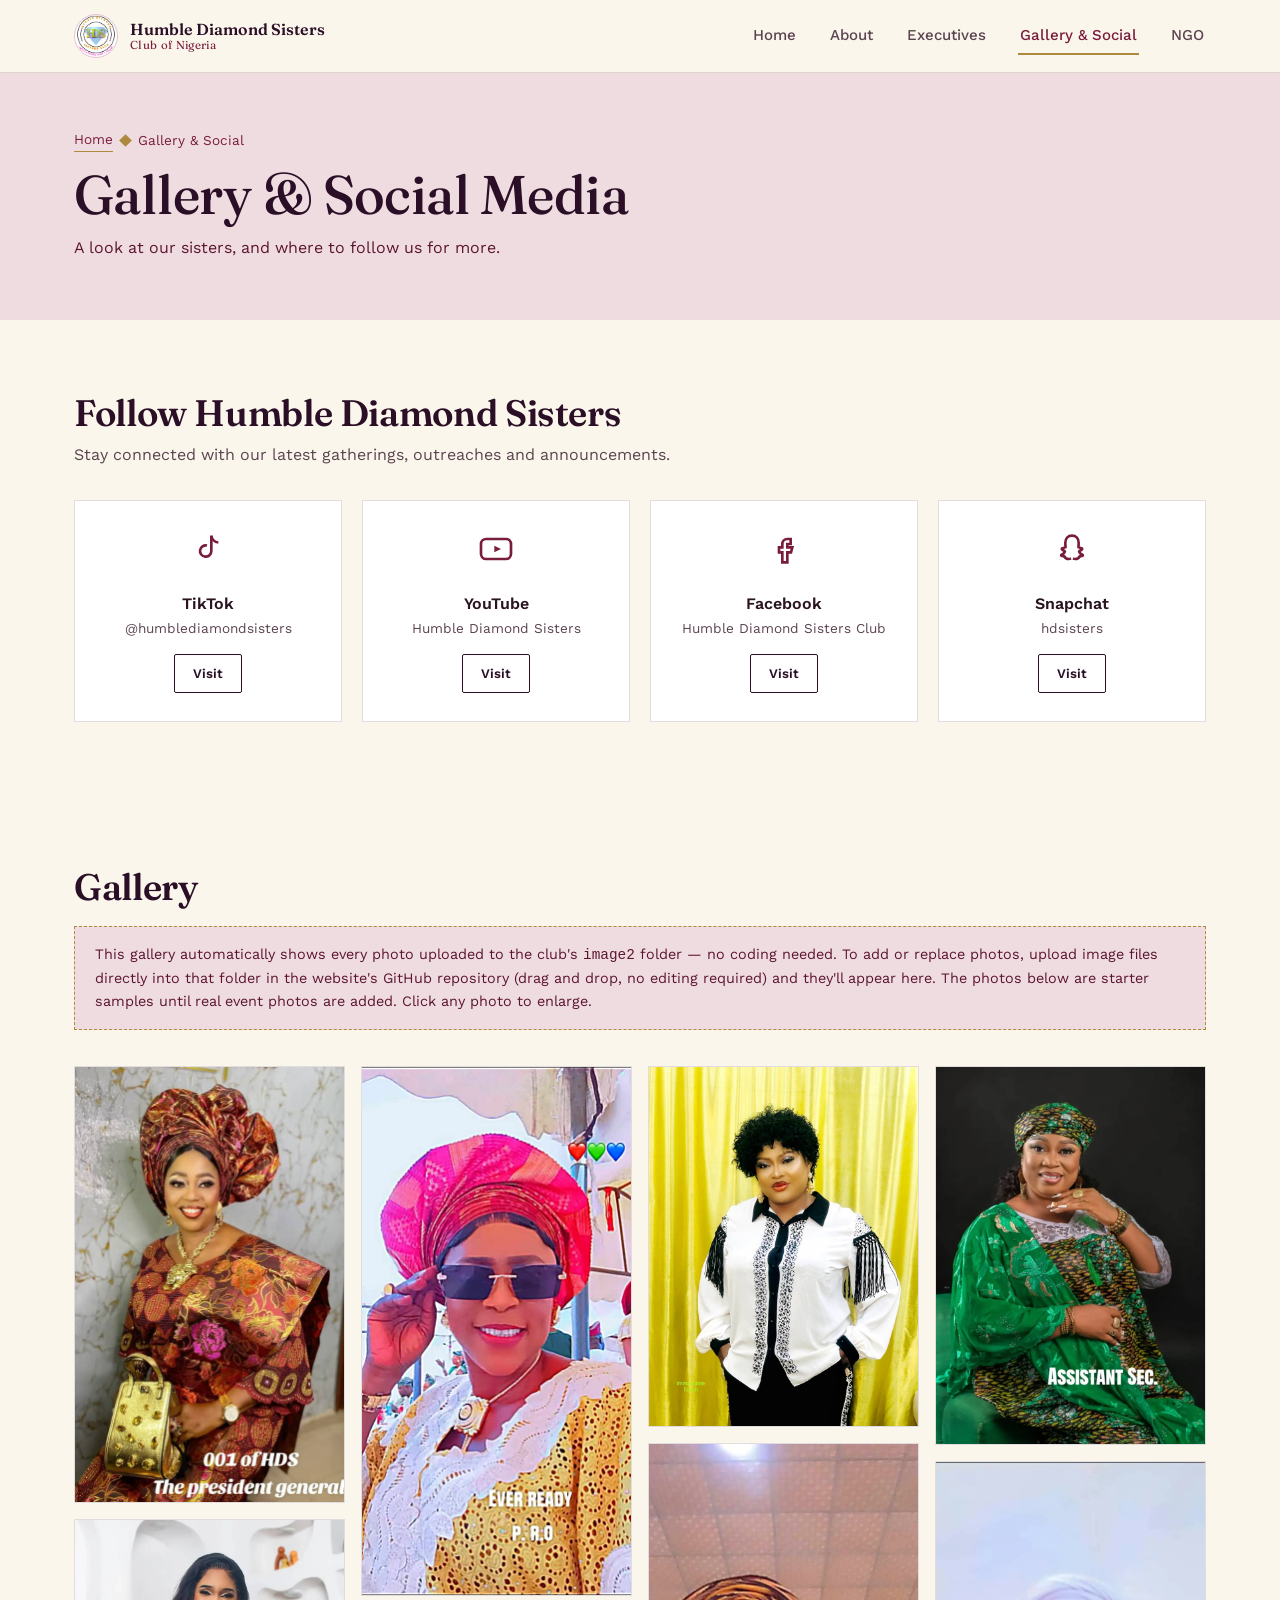
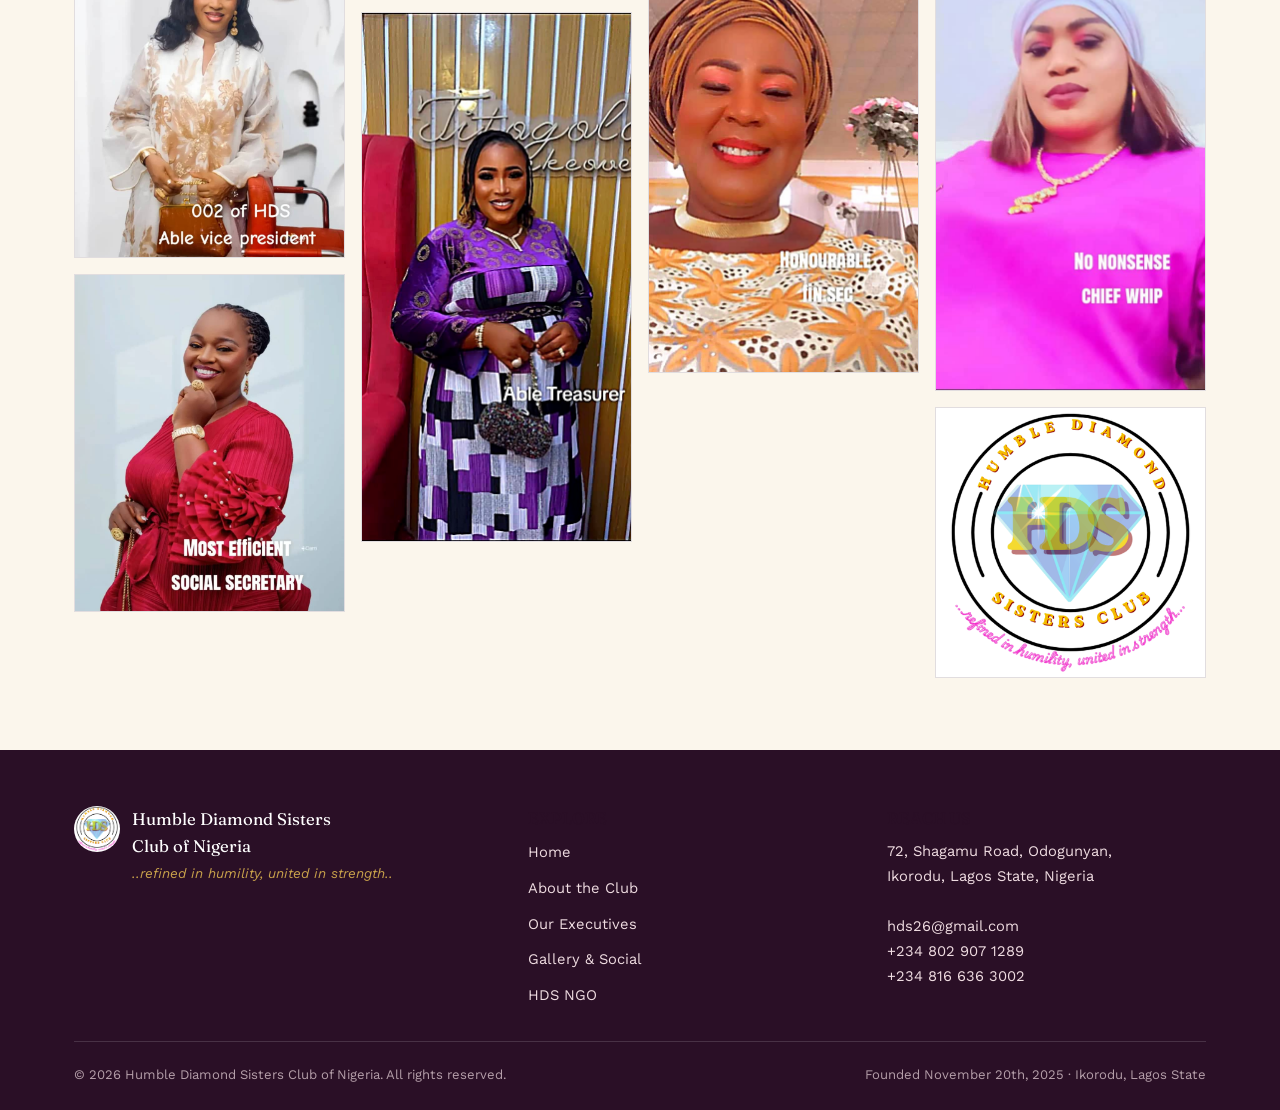
==== commit 9ca9800d: "Update gallery.html" ====
--- a/gallery.html
+++ b/gallery.html
@@ -49,7 +49,7 @@
       <!-- EDIT: replace href values below with the club's real social media links -->
       <div class="social-grid">
 
-        <a class="social-card" href="https://www.tiktok.com/@humblediamondsisters" target="_blank" rel="noopener">
+        <a class="social-card" href="https://www.tiktok.com/@humble.diamond.sis" target="_blank" rel="noopener">
           <svg class="icon" viewBox="0 0 24 24" fill="none" stroke="currentColor" stroke-width="1.6"><path d="M14 4v9.2a3.4 3.4 0 1 1-2.6-3.3"/><path d="M14 4c.3 2.2 2 3.9 4.2 4.1"/></svg>
           <div class="platform">TikTok</div>
           <div class="handle">@humblediamondsisters</div>
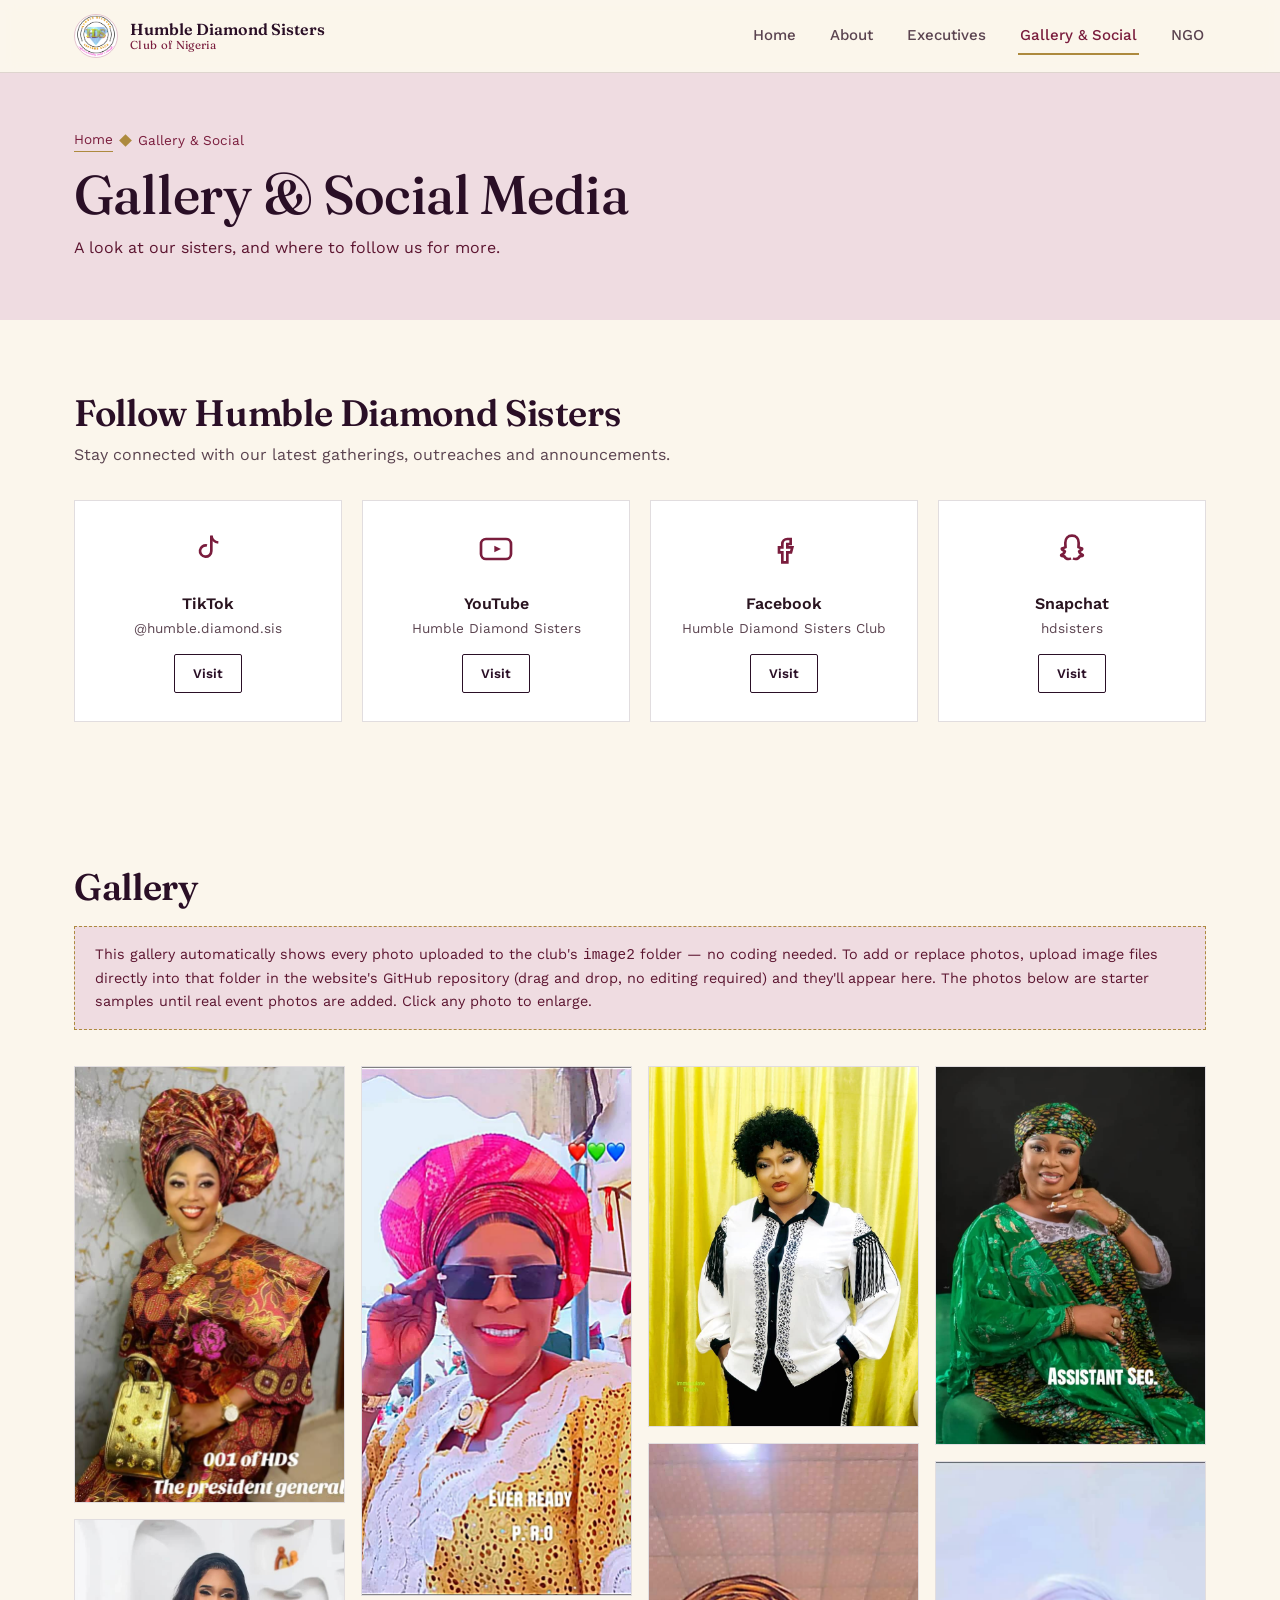
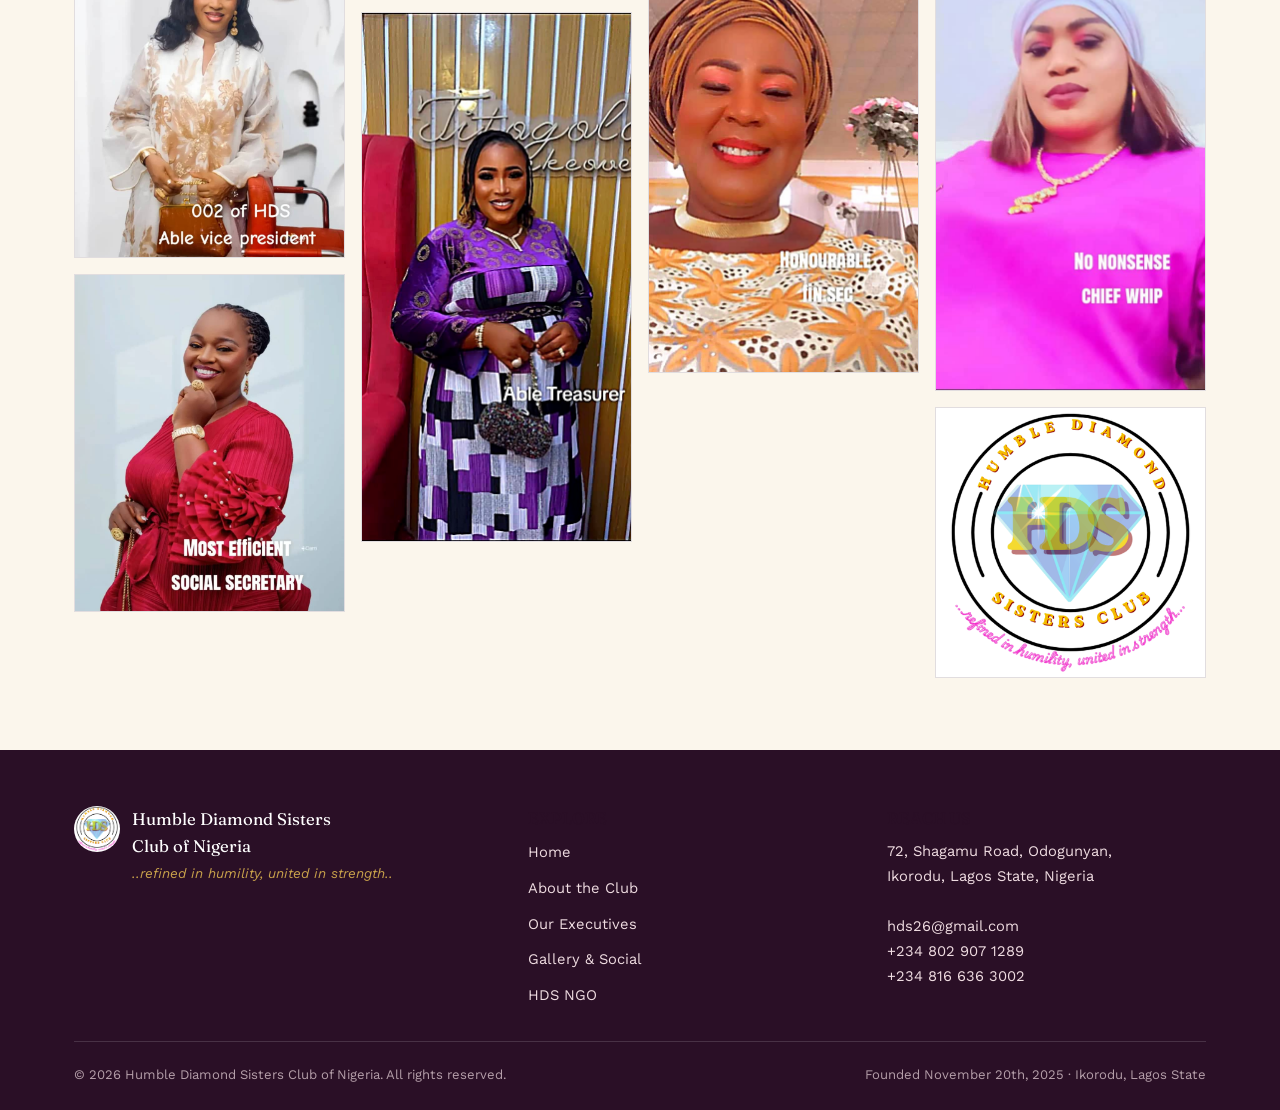
==== commit 2b6fcf40: "Update gallery.html" ====
--- a/gallery.html
+++ b/gallery.html
@@ -52,7 +52,7 @@
         <a class="social-card" href="https://www.tiktok.com/@humble.diamond.sis" target="_blank" rel="noopener">
           <svg class="icon" viewBox="0 0 24 24" fill="none" stroke="currentColor" stroke-width="1.6"><path d="M14 4v9.2a3.4 3.4 0 1 1-2.6-3.3"/><path d="M14 4c.3 2.2 2 3.9 4.2 4.1"/></svg>
           <div class="platform">TikTok</div>
-          <div class="handle">@humblediamondsisters</div>
+          <div class="handle">@humble.diamond.sis</div>
           <span class="btn btn-outline" style="padding:8px 18px; font-size:.82rem;">Visit</span>
         </a>
 
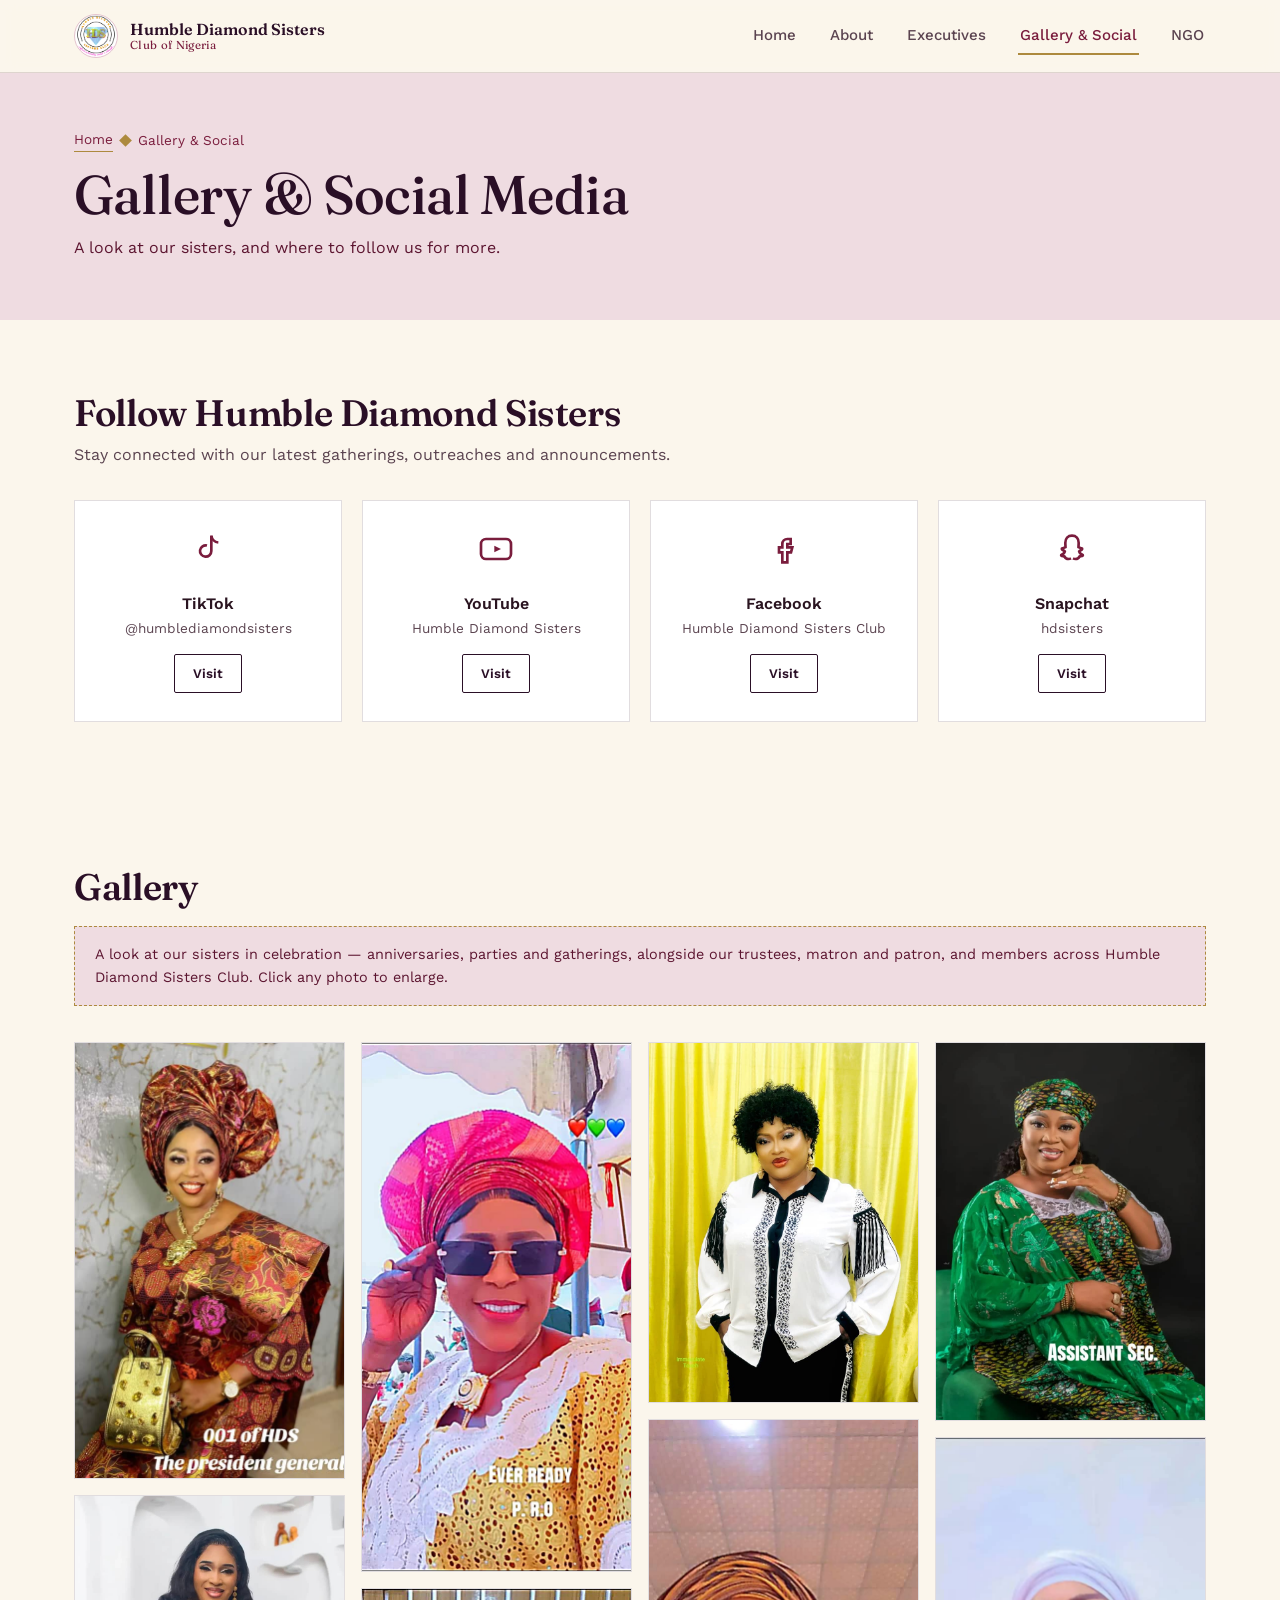
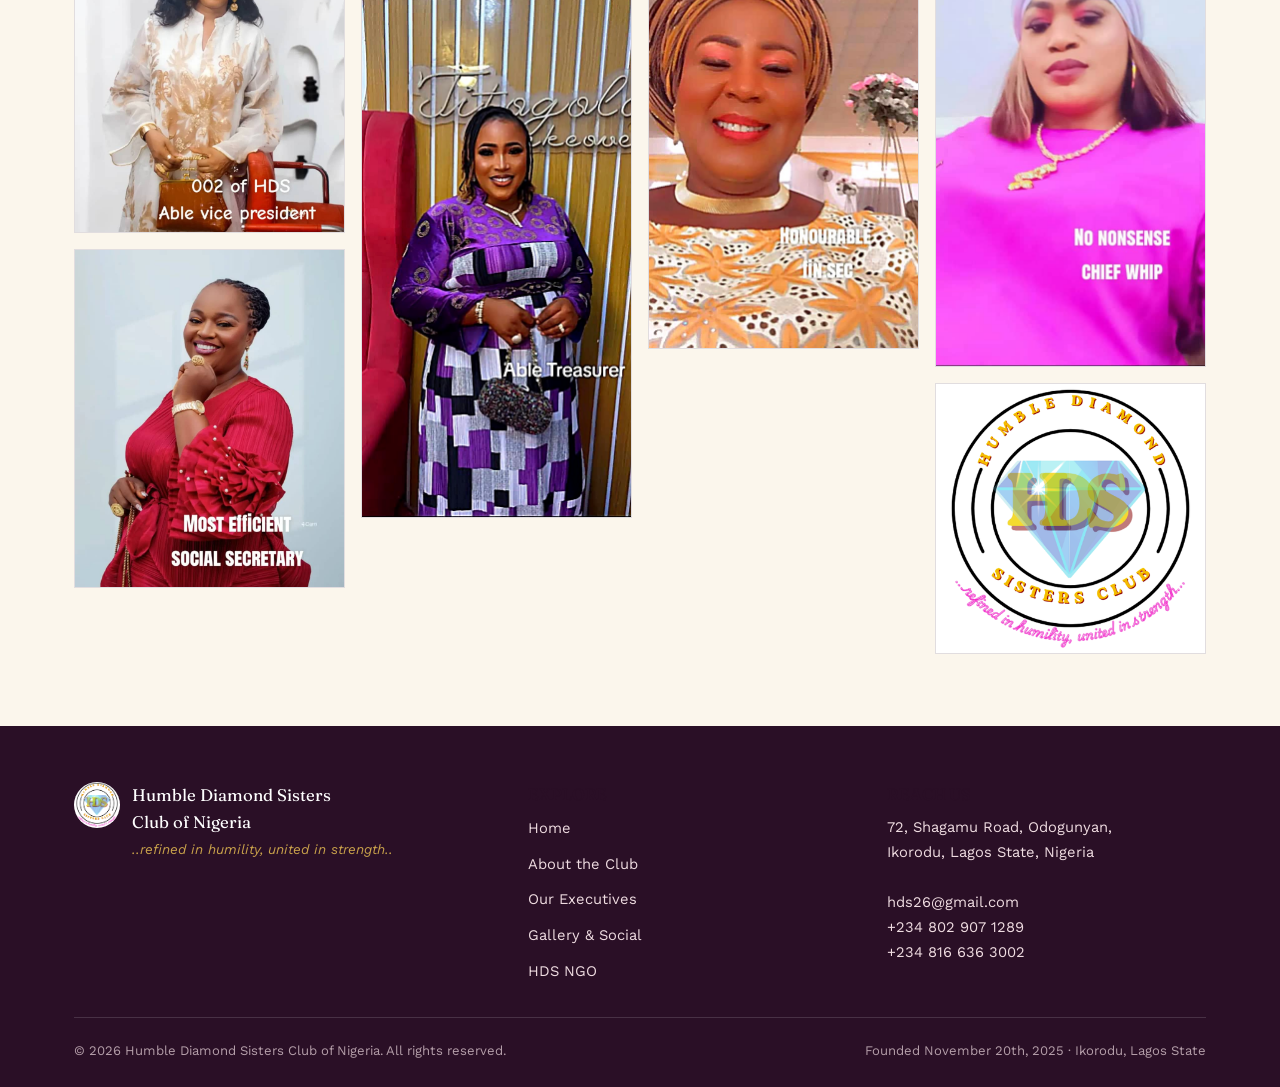
==== commit dd938186: "Add files via upload" ====
--- a/gallery.html
+++ b/gallery.html
@@ -49,10 +49,10 @@
       <!-- EDIT: replace href values below with the club's real social media links -->
       <div class="social-grid">
 
-        <a class="social-card" href="https://www.tiktok.com/@humble.diamond.sis" target="_blank" rel="noopener">
+        <a class="social-card" href="https://www.tiktok.com/@humblediamondsisters" target="_blank" rel="noopener">
           <svg class="icon" viewBox="0 0 24 24" fill="none" stroke="currentColor" stroke-width="1.6"><path d="M14 4v9.2a3.4 3.4 0 1 1-2.6-3.3"/><path d="M14 4c.3 2.2 2 3.9 4.2 4.1"/></svg>
           <div class="platform">TikTok</div>
-          <div class="handle">@humble.diamond.sis</div>
+          <div class="handle">@humblediamondsisters</div>
           <span class="btn btn-outline" style="padding:8px 18px; font-size:.82rem;">Visit</span>
         </a>
 
@@ -85,7 +85,7 @@
   <section>
     <div class="container">
       <h2 style="margin-bottom:18px;">Gallery</h2>
-      <div class="gallery-note">This gallery automatically shows every photo uploaded to the club's <code>image2</code> folder — no coding needed. To add or replace photos, upload image files directly into that folder in the website's GitHub repository (drag and drop, no editing required) and they'll appear here. The photos below are starter samples until real event photos are added. Click any photo to enlarge.</div>
+      <div class="gallery-note">A look at our sisters in celebration — anniversaries, parties and gatherings, alongside our trustees, matron and patron, and members across Humble Diamond Sisters Club. Click any photo to enlarge.</div>
 
       <div class="gallery-grid">
         <div class="gallery-item"><img src="image2/president.jpg" alt="Mrs. Aderonke Odunuga, President General"></div>
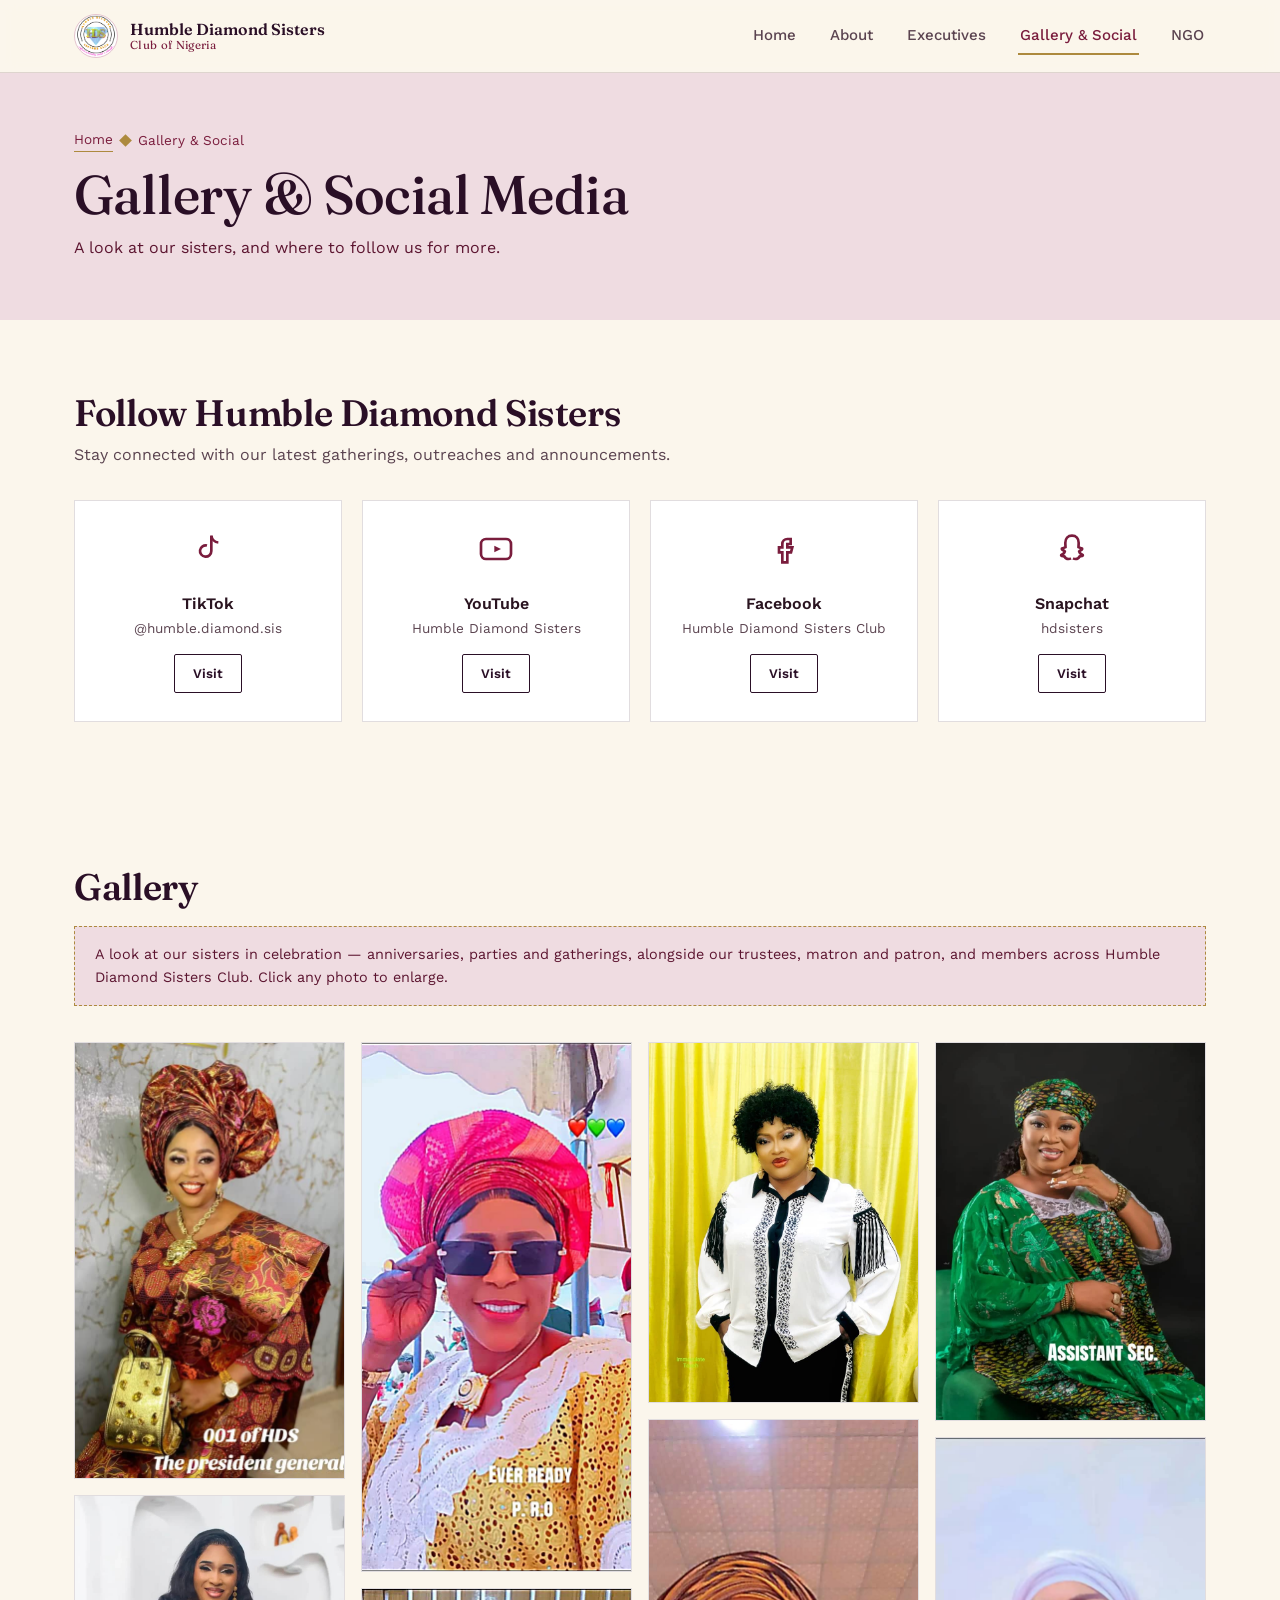
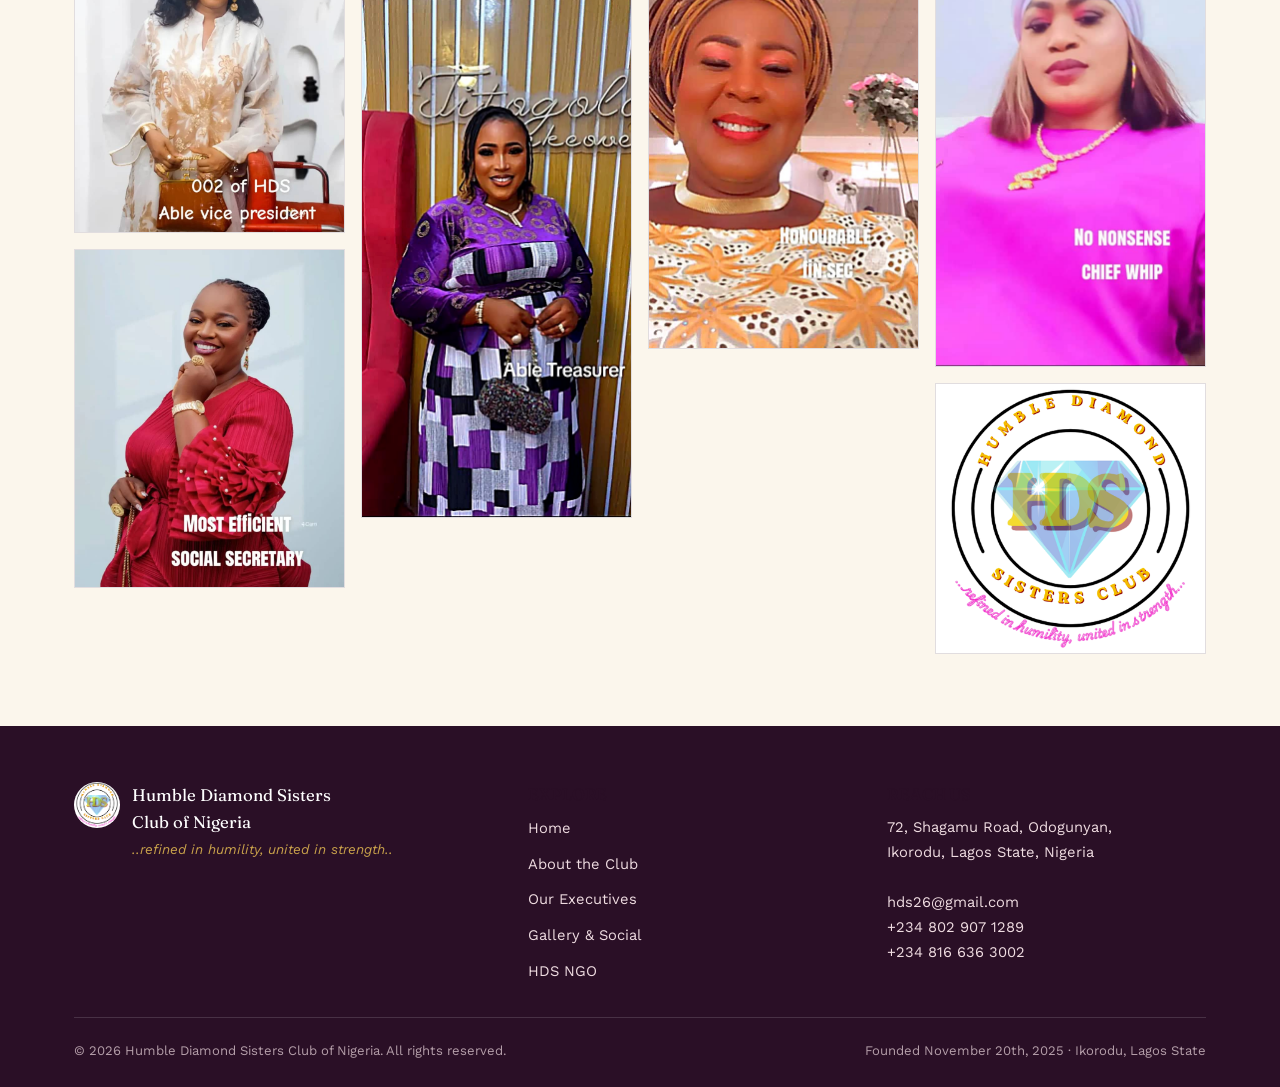
==== commit e43ddd12: "Update gallery.html" ====
--- a/gallery.html
+++ b/gallery.html
@@ -49,10 +49,10 @@
       <!-- EDIT: replace href values below with the club's real social media links -->
       <div class="social-grid">
 
-        <a class="social-card" href="https://www.tiktok.com/@humblediamondsisters" target="_blank" rel="noopener">
+        <a class="social-card" href="https://www.tiktok.com/@humble.diamond.sis" target="_blank" rel="noopener">
           <svg class="icon" viewBox="0 0 24 24" fill="none" stroke="currentColor" stroke-width="1.6"><path d="M14 4v9.2a3.4 3.4 0 1 1-2.6-3.3"/><path d="M14 4c.3 2.2 2 3.9 4.2 4.1"/></svg>
           <div class="platform">TikTok</div>
-          <div class="handle">@humblediamondsisters</div>
+          <div class="handle">@humble.diamond.sis</div>
           <span class="btn btn-outline" style="padding:8px 18px; font-size:.82rem;">Visit</span>
         </a>
 
